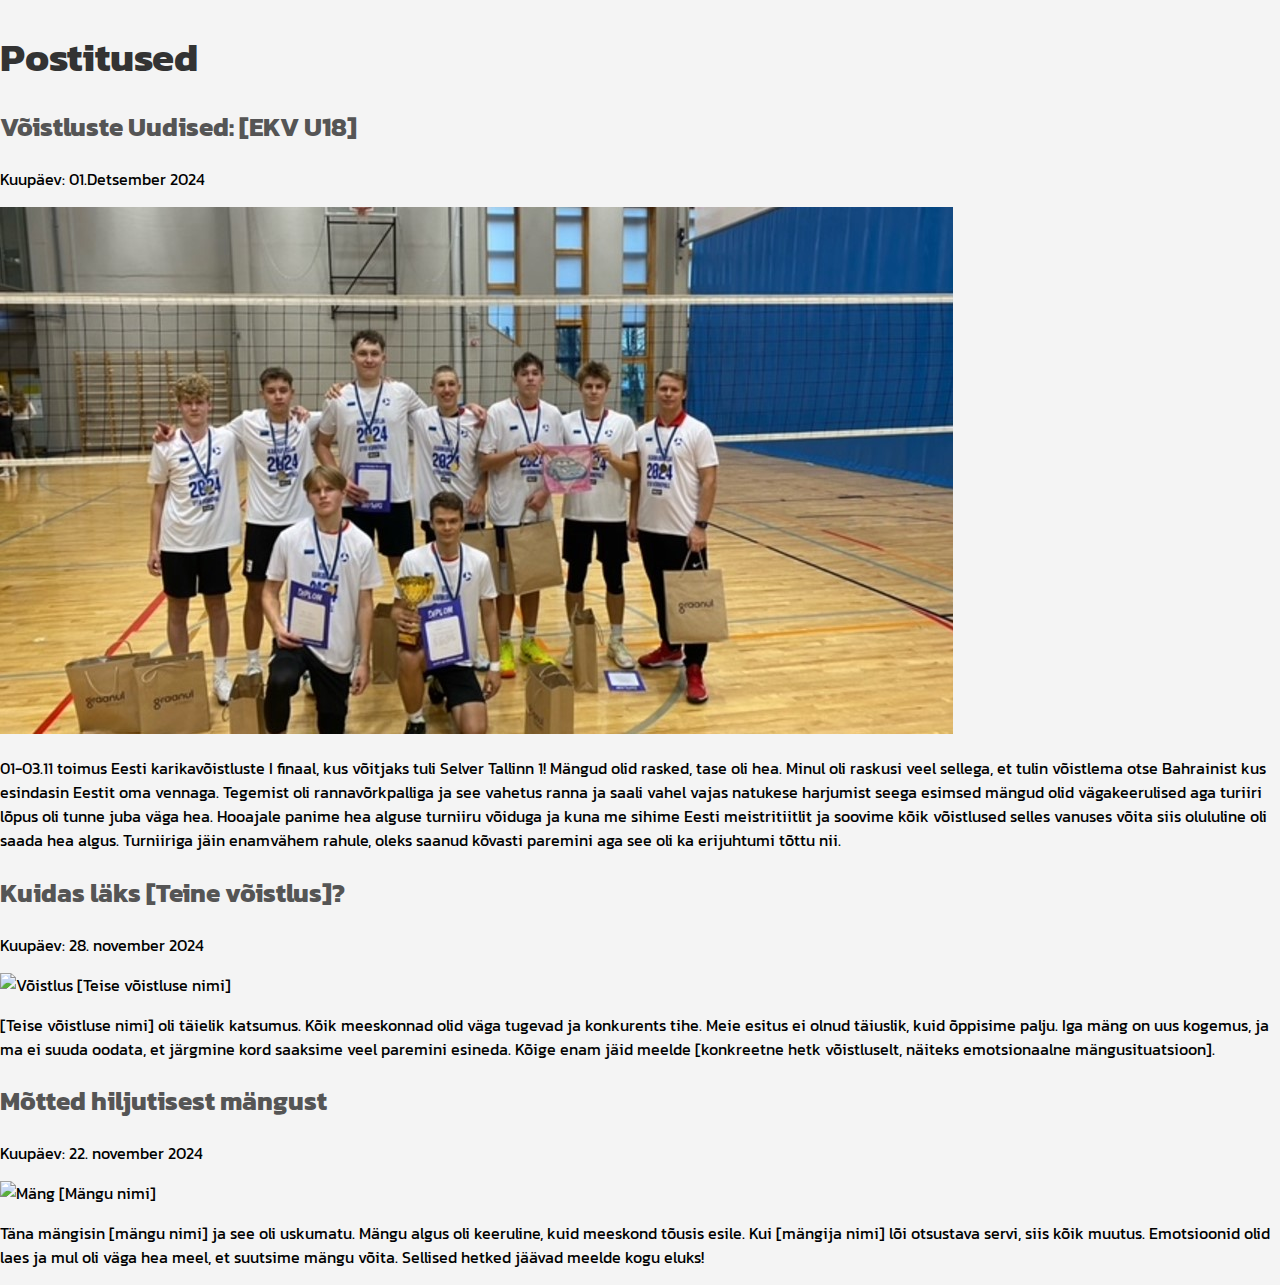
==== blogi postitused.html @ 9a7c7bad "commit" ====
<!DOCTYPE html>
<html lang="et">
<head>
    <meta charset="UTF-8">
    <meta name="viewport" content="width=device-width, initial-scale=1.0">
    <title>Postitused</title>
    <link rel="stylesheet" href="styles.css">
</head>
<body>

    <div class="posts-container">
        <h1>Postitused</h1>

        <!-- Postitus 1 -->
        <div class="post">
            <h2 class="post-title">Võistluste Uudised: [EKV U18]</h2>
            <p class="post-date">Kuupäev: 01.Detsember 2024</p>
            <div class="post-image">
                <img src="ekv u18.jpg" alt="Võistlus [EKV U18]">
            </div>
            <p class="post-content">
                01-03.11 toimus Eesti karikavõistluste I finaal, kus võitjaks tuli Selver Tallinn 1! Mängud olid rasked, tase oli hea. Minul oli raskusi veel sellega, et tulin võistlema otse Bahrainist kus esindasin Eestit oma vennaga. Tegemist oli rannavõrkpalliga ja see vahetus ranna ja saali vahel vajas natukese harjumist seega esimsed mängud olid vägakeerulised aga turiiri lõpus oli tunne juba väga hea. Hooajale panime hea alguse turniiru võiduga ja kuna me sihime Eesti meistritiitlit ja soovime kõik võistlused selles vanuses võita siis olululine oli saada hea algus. Turniiriga jäin enamvähem rahule, oleks saanud kõvasti paremini aga see oli ka erijuhtumi tõttu nii.
            </p>
        </div>

        <!-- Postitus 2 -->
        <div class="post">
            <h2 class="post-title">Kuidas läks [Teine võistlus]?</h2>
            <p class="post-date">Kuupäev: 28. november 2024</p>
            <div class="post-image">
                <img src="pilt2.jpg" alt="Võistlus [Teise võistluse nimi]">
            </div>
            <p class="post-content">
                [Teise võistluse nimi] oli täielik katsumus. Kõik meeskonnad olid väga tugevad ja konkurents tihe. Meie esitus ei olnud täiuslik, kuid õppisime palju. Iga mäng on uus kogemus, ja ma ei suuda oodata, et järgmine kord saaksime veel paremini esineda. Kõige enam jäid meelde [konkreetne hetk võistluselt, näiteks emotsionaalne mängusituatsioon].
            </p>
        </div>

        <!-- Lisa uus postitus -->
        <div class="post">
            <h2 class="post-title">Mõtted hiljutisest mängust</h2>
            <p class="post-date">Kuupäev: 22. november 2024</p>
            <div class="post-image">
                <img src="pilt3.jpg" alt="Mäng [Mängu nimi]">
            </div>
            <p class="post-content">
                Täna mängisin [mängu nimi] ja see oli uskumatu. Mängu algus oli keeruline, kuid meeskond tõusis esile. Kui [mängija nimi] lõi otsustava servi, siis kõik muutus. Emotsioonid olid laes ja mul oli väga hea meel, et suutsime mängu võita. Sellised hetked jäävad meelde kogu eluks!
            </p>
        </div>
    </div>

</body>
</html>
---- styles.css ----
@import url('https://fonts.googleapis.com/css2?family=Kanit:ital,wght@0,100;0,200;0,300;0,400;0,500;0,600;0,700;0,800;0,900;1,100;1,200;1,300;1,400;1,500;1,600;1,700;1,800;1,900&display=swap');
html{
        scroll-behavior: smooth;
}

/* Üldine stiil */
body {
    font-family: "kanit", sans-serif;
    margin: 0;
    padding: 0;
    background-color: #f4f4f4;
}

/* Menüükonteiner */
.menu {
    background-color: #000000;
    width: 100%;
    z-index: 10;
    padding: 10px 0;
    position: fixed; /* Menüükonteiner jääb ekraani ülaossa */
    top: 0;
    left: 0;
    display: flex;
    justify-content: center; /* Menüü lingid on keskendatud */
}

.menu ul {
    list-style: none;
    padding: 0;
    margin: 0;
    display: flex; /* Paigutab lingid horisontaalselt */
}

.menu ul li {
    margin: 0 20px;
}

.menu ul li a {
    color: white;
    text-decoration: none;
    font-size: 18px;
    padding: 10px;
    display: block;
}

.menu ul li a:hover {
    background-color: #555;
    border-radius: 5px;
}

/* Sisu stiil */
.content {
    padding: 20px;
    text-align: center;
    margin-top: 70px; /* Tagab, et sisu ei kattuks menüüga */
}

h1 {
    color: #333;
}

/* Üldine stiil */
body {
    font-family: "KanIT", sans-serif;
    background-color: #f4f4f4;
    margin: 0;
    padding: 0;
}

/* Kontaktivormi konteiner */
.contact-container {
    text-align: center;
    padding: 40px;
    background-color: #fff;
    box-shadow: 0 0 15px rgba(0, 0, 0, 0.1);
    border-radius: 10px;
    margin: 20px auto;
    max-width: 900px;
}

/* Pealkirjad */
h1 {
    color: #333;
    font-size: 2.5em;
    margin-bottom: 20px;
}

h2 {
    color: #555;
    font-size: 1.6em;
}

/* Kontaktivorm */
.contact-form {
    background-color: #fff;
    padding: 30px;
    border-radius: 10px;
    box-shadow: 0 0 20px rgba(0, 0, 0, 0.1);
    margin-bottom: 40px;
    transition: transform 0.3s ease-in-out;
}

.contact-form:hover {
    transform: translateY(-5px);
}

.contact-form input,
.contact-form textarea {
    width: 100%;
    padding: 15px;
    margin: 10px 0;
    border-radius: 8px;
    border: 1px solid #ddd;
    font-size: 1em;
    box-sizing: border-box;
}

.contact-form input:focus,
.contact-form textarea:focus {
    border-color: #4CAF50;
    outline: none;
}

/* Kontaktvormi nupp */
.contact-form button {
    background-color: #4CAF50;
    color: white;
    border: none;
    padding: 12px 20px;
    text-transform: uppercase;
    border-radius: 8px;
    cursor: pointer;
    font-size: 18px;
    transition: background-color 0.3s ease;
}

.contact-form button:hover {
    background-color: #45a049;
}

/* Pilt */
.contact-image img {
    max-width: 100%;
    height: auto;
    border-radius: 10px;
    margin-top: 20px;
    box-shadow: 0 0 20px rgba(0, 0, 0, 0.1);
    transition: transform 0.3s ease;
}

.contact-image img:hover {
    transform: scale(1.05);
}

/* Sotsiaalmeedia lingid */
.social-links {
    margin-top: 40px;
}

.social-links h2 {
    font-size: 1.5em;
    margin-bottom: 20px;
    color: #333;
}

.social-icon {
    display: inline-block;
    margin: 15px;
    background-color: #333;
    border-radius: 50%;
    padding: 10px;
    transition: background-color 0.3s ease, transform 0.3s ease;
}

.social-icon:hover {
    background-color: #555;
    transform: scale(1.1);
}

.social-icon img {
    width: 30px;
    height: 30px;
}

/* Responsiivsus */
@media (max-width: 768px) {
    .contact-container {
        padding: 20px;
    }

    .contact-form input,
    .contact-form textarea {
        padding: 12px;
    }

    .social-icon {
        padding: 8px;
    }

    .social-links h2 {
        font-size: 1.2em;
    }
}
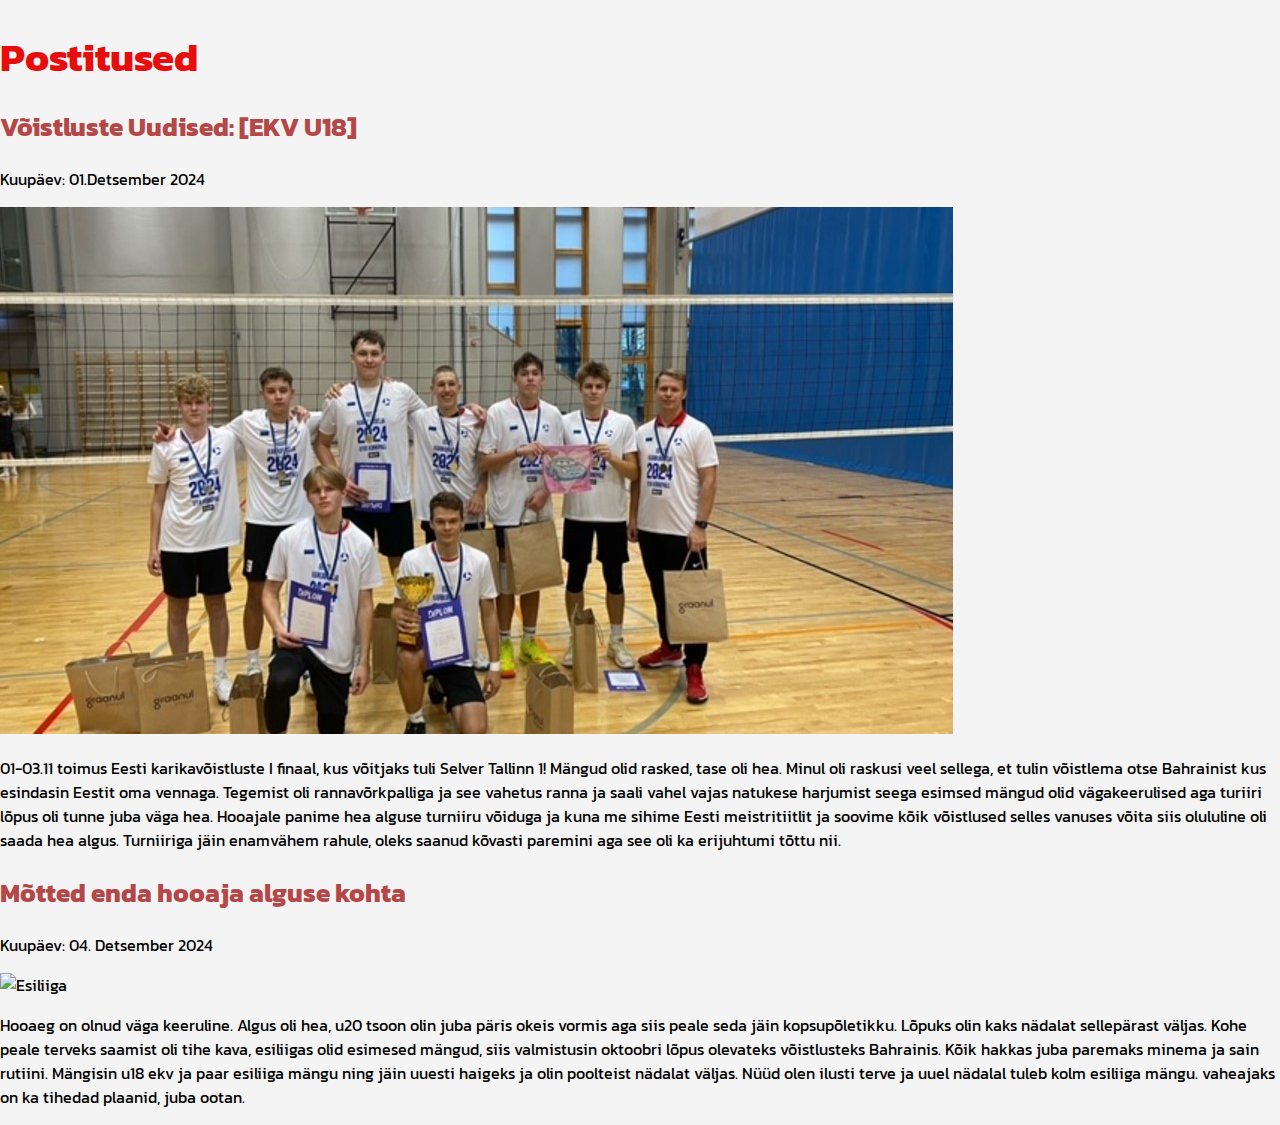
==== commit 46156900: "commit" ====
--- a/blogi postitused.html
+++ b/blogi postitused.html
@@ -23,27 +23,15 @@
             </p>
         </div>
 
-        <!-- Postitus 2 -->
+        <!-- Lisa uus postitus -->
         <div class="post">
-            <h2 class="post-title">Kuidas läks [Teine võistlus]?</h2>
-            <p class="post-date">Kuupäev: 28. november 2024</p>
+            <h2 class="post-title">Mõtted enda hooaja alguse kohta</h2>
+            <p class="post-date">Kuupäev: 04. Detsember 2024</p>
             <div class="post-image">
-                <img src="pilt2.jpg" alt="Võistlus [Teise võistluse nimi]">
+                <img src="_IIV6574.JPG" alt="Esiliiga">
             </div>
             <p class="post-content">
-                [Teise võistluse nimi] oli täielik katsumus. Kõik meeskonnad olid väga tugevad ja konkurents tihe. Meie esitus ei olnud täiuslik, kuid õppisime palju. Iga mäng on uus kogemus, ja ma ei suuda oodata, et järgmine kord saaksime veel paremini esineda. Kõige enam jäid meelde [konkreetne hetk võistluselt, näiteks emotsionaalne mängusituatsioon].
-            </p>
-        </div>
-
-        <!-- Lisa uus postitus -->
-        <div class="post">
-            <h2 class="post-title">Mõtted hiljutisest mängust</h2>
-            <p class="post-date">Kuupäev: 22. november 2024</p>
-            <div class="post-image">
-                <img src="pilt3.jpg" alt="Mäng [Mängu nimi]">
-            </div>
-            <p class="post-content">
-                Täna mängisin [mängu nimi] ja see oli uskumatu. Mängu algus oli keeruline, kuid meeskond tõusis esile. Kui [mängija nimi] lõi otsustava servi, siis kõik muutus. Emotsioonid olid laes ja mul oli väga hea meel, et suutsime mängu võita. Sellised hetked jäävad meelde kogu eluks!
+                Hooaeg on olnud väga keeruline. Algus oli hea, u20 tsoon olin juba päris okeis vormis aga siis peale seda jäin kopsupõletikku. Lõpuks olin kaks nädalat sellepärast väljas. Kohe peale terveks saamist oli tihe kava, esiliigas olid esimesed mängud, siis valmistusin oktoobri lõpus olevateks võistlusteks Bahrainis. Kõik hakkas juba paremaks minema ja sain rutiini. Mängisin u18 ekv ja paar esiliiga mängu ning jäin uuesti haigeks ja olin poolteist nädalat väljas. Nüüd olen ilusti terve ja uuel nädalal tuleb kolm esiliiga mängu. vaheajaks on ka tihedad plaanid, juba ootan.
             </p>
         </div>
     </div>
--- a/styles.css
+++ b/styles.css
@@ -80,13 +80,13 @@
 
 /* Pealkirjad */
 h1 {
-    color: #333;
+    color: #e70d0d;
     font-size: 2.5em;
     margin-bottom: 20px;
 }
 
 h2 {
-    color: #555;
+    color: #b44747;
     font-size: 1.6em;
 }
 
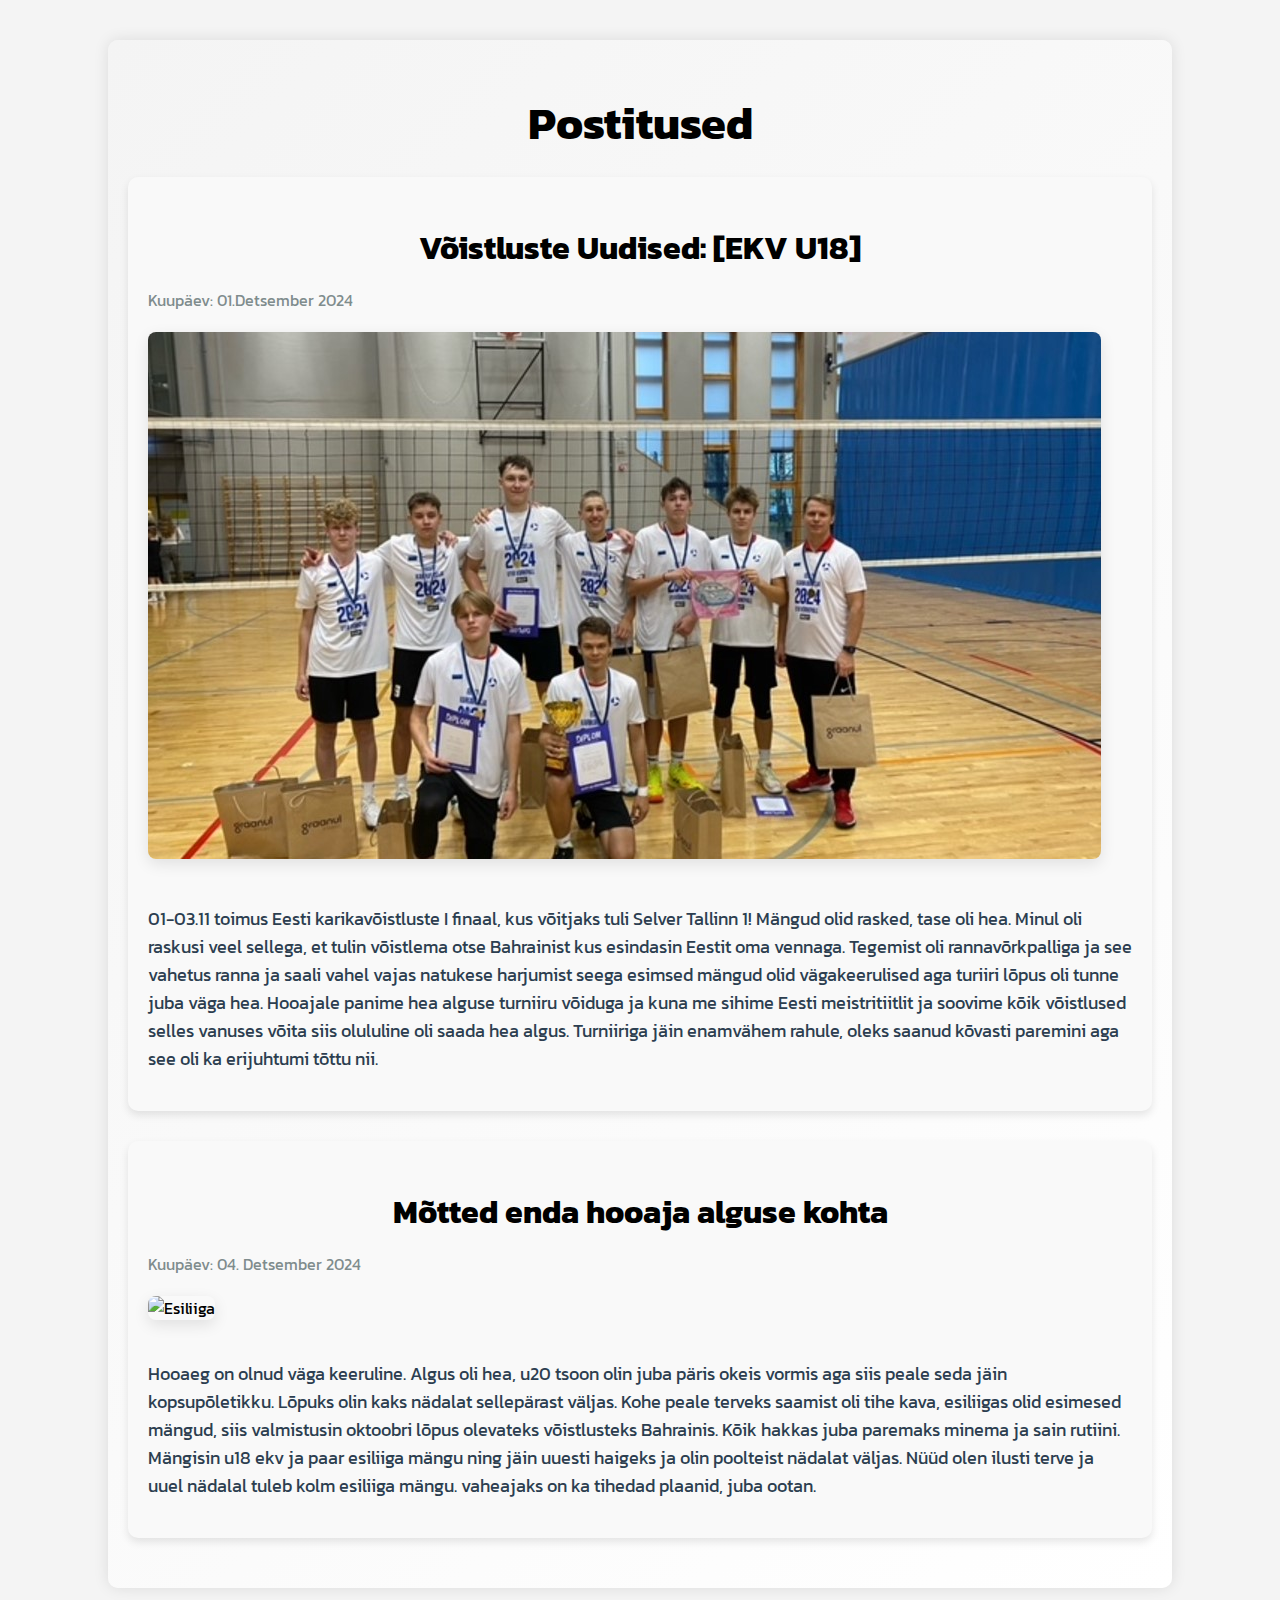
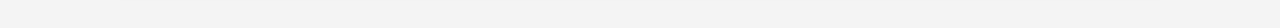
==== commit 253ac735: "commit" ====
--- a/blogi postitused.html
+++ b/blogi postitused.html
@@ -28,7 +28,7 @@
             <h2 class="post-title">Mõtted enda hooaja alguse kohta</h2>
             <p class="post-date">Kuupäev: 04. Detsember 2024</p>
             <div class="post-image">
-                <img src="_IIV6574.JPG" alt="Esiliiga">
+                <img src="esiliiga.JPG" alt="Esiliiga">
             </div>
             <p class="post-content">
                 Hooaeg on olnud väga keeruline. Algus oli hea, u20 tsoon olin juba päris okeis vormis aga siis peale seda jäin kopsupõletikku. Lõpuks olin kaks nädalat sellepärast väljas. Kohe peale terveks saamist oli tihe kava, esiliigas olid esimesed mängud, siis valmistusin oktoobri lõpus olevateks võistlusteks Bahrainis. Kõik hakkas juba paremaks minema ja sain rutiini. Mängisin u18 ekv ja paar esiliiga mängu ning jäin uuesti haigeks ja olin poolteist nädalat väljas. Nüüd olen ilusti terve ja uuel nädalal tuleb kolm esiliiga mängu. vaheajaks on ka tihedad plaanid, juba ootan.
--- a/styles.css
+++ b/styles.css
@@ -1,14 +1,33 @@
-@import url('https://fonts.googleapis.com/css2?family=Kanit:ital,wght@0,100;0,200;0,300;0,400;0,500;0,600;0,700;0,800;0,900;1,100;1,200;1,300;1,400;1,500;1,600;1,700;1,800;1,900&display=swap');
-html{
-        scroll-behavior: smooth;
+/* Google fonti importimine */
+@import url('https://fonts.googleapis.com/css2?family=Kanit:wght@100;200;300;400;500;600;700;800;900&display=swap');
+
+html {
+    scroll-behavior: smooth;
 }
 
 /* Üldine stiil */
 body {
-    font-family: "kanit", sans-serif;
+    font-family: "Kanit", sans-serif;
     margin: 0;
     padding: 0;
     background-color: #f4f4f4;
+}
+
+/* Päis ja menüü stiil */
+h1, h2 {
+    text-align: center;
+    color: #000000; /* Muudetud värv mustaks */
+}
+
+h1 {
+    font-size: 3em;
+    margin-bottom: 30px;
+}
+
+h2 {
+    font-size: 1.6em;
+    color: #000000; /* Muudetud värv mustaks */
+    margin-bottom: 20px;
 }
 
 /* Menüükonteiner */
@@ -21,14 +40,14 @@
     top: 0;
     left: 0;
     display: flex;
-    justify-content: center; /* Menüü lingid on keskendatud */
+    justify-content: center;
 }
 
 .menu ul {
     list-style: none;
     padding: 0;
     margin: 0;
-    display: flex; /* Paigutab lingid horisontaalselt */
+    display: flex;
 }
 
 .menu ul li {
@@ -55,19 +74,83 @@
     margin-top: 70px; /* Tagab, et sisu ei kattuks menüüga */
 }
 
-h1 {
-    color: #333;
-}
-
-/* Üldine stiil */
-body {
-    font-family: "KanIT", sans-serif;
-    background-color: #f4f4f4;
-    margin: 0;
-    padding: 0;
-}
-
-/* Kontaktivormi konteiner */
+/* Postituste konteiner */
+.posts-container {
+    width: 80%;
+    margin: 40px auto;
+    padding: 20px;
+    background-color: #fff;
+    border-radius: 10px;
+    box-shadow: 0 0 15px rgba(0, 0, 0, 0.1);
+    background: linear-gradient(135deg, #f4f4f4, #ffffff);
+}
+
+.posts-container h1 {
+    font-size: 2.8em;
+    color: #000000; /* Muudetud värv mustaks */
+    margin-bottom: 20px;
+}
+
+/* Postituse stiil */
+.post {
+    background-color: #f9f9f9;
+    border-radius: 10px;
+    padding: 20px;
+    box-shadow: 0 4px 8px rgba(0, 0, 0, 0.1);
+    margin-bottom: 30px;
+    transition: transform 0.3s ease, box-shadow 0.3s ease;
+}
+
+.post:hover {
+    transform: translateY(-5px);
+    box-shadow: 0 8px 16px rgba(0, 0, 0, 0.15);
+}
+
+.post-title {
+    font-size: 2em;
+    color: #000000; /* Muudetud värv mustaks */
+    margin-bottom: 15px;
+}
+
+.post-date {
+    font-size: 1em;
+    color: #7f8c8d;
+    margin-bottom: 20px;
+}
+
+.post-image img {
+    max-width: 100%;
+    height: auto;
+    border-radius: 8px;
+    margin-bottom: 20px;
+    box-shadow: 0 5px 15px rgba(0, 0, 0, 0.1);
+}
+
+.post-content {
+    font-size: 1.1em;
+    line-height: 1.6;
+    color: #2c3e50;
+    text-align: left;
+    margin-top: 20px;
+}
+
+/* Postituste ja piltide paigutus */
+@media (max-width: 768px) {
+    .posts-container {
+        width: 90%;
+        padding: 10px;
+    }
+
+    .post-title {
+        font-size: 1.8em;
+    }
+
+    .post-content {
+        font-size: 1em;
+    }
+}
+
+/* Kontaktivormi stiil (kui see on veel vajalik) */
 .contact-container {
     text-align: center;
     padding: 40px;
@@ -78,19 +161,6 @@
     max-width: 900px;
 }
 
-/* Pealkirjad */
-h1 {
-    color: #e70d0d;
-    font-size: 2.5em;
-    margin-bottom: 20px;
-}
-
-h2 {
-    color: #b44747;
-    font-size: 1.6em;
-}
-
-/* Kontaktivorm */
 .contact-form {
     background-color: #fff;
     padding: 30px;
@@ -121,7 +191,6 @@
     outline: none;
 }
 
-/* Kontaktvormi nupp */
 .contact-form button {
     background-color: #4CAF50;
     color: white;
@@ -138,20 +207,6 @@
     background-color: #45a049;
 }
 
-/* Pilt */
-.contact-image img {
-    max-width: 100%;
-    height: auto;
-    border-radius: 10px;
-    margin-top: 20px;
-    box-shadow: 0 0 20px rgba(0, 0, 0, 0.1);
-    transition: transform 0.3s ease;
-}
-
-.contact-image img:hover {
-    transform: scale(1.05);
-}
-
 /* Sotsiaalmeedia lingid */
 .social-links {
     margin-top: 40px;
@@ -160,7 +215,7 @@
 .social-links h2 {
     font-size: 1.5em;
     margin-bottom: 20px;
-    color: #333;
+    color: #000000; /* Muudetud värv mustaks */
 }
 
 .social-icon {
@@ -201,3 +256,78 @@
         font-size: 1.2em;
     }
 }
+
+/* Sisu stiil */
+.content {
+    padding: 20px;
+    text-align: center;
+    margin-top: 70px;
+}
+
+/* Võistluste loendi ja kalendri stiil */
+.competition-list {
+    width: 80%;
+    margin: 40px auto;
+    padding: 20px;
+    background-color: #fff;
+    border-radius: 10px;
+    box-shadow: 0 0 15px rgba(0, 0, 0, 0.1);
+    background: linear-gradient(135deg, #f4f4f4, #ffffff);
+}
+
+.competition-list h2 {
+    font-size: 2em;
+    color: #000000;
+    margin-bottom: 20px;
+}
+
+/* Kalender */
+.calendar {
+    margin-top: 30px;
+    text-align: left;
+}
+
+.calendar-header {
+    font-size: 1.8em;
+    margin-bottom: 15px;
+    color: #000000;
+}
+
+.calendar ul {
+    list-style: none;
+    padding: 0;
+    margin: 0;
+}
+
+.calendar ul li {
+    padding: 10px;
+    background-color: #f9f9f9;
+    margin-bottom: 10px;
+    border-radius: 8px;
+    box-shadow: 0 4px 6px rgba(0, 0, 0, 0.1);
+}
+
+.calendar ul li strong {
+    color: #34495e;
+}
+
+.calendar ul li:hover {
+    background-color: #f0f0f0;
+    cursor: pointer;
+}
+
+/* Postituste ja piltide paigutus */
+@media (max-width: 768px) {
+    .competition-list {
+        width: 90%;
+        padding: 10px;
+    }
+
+    .calendar-header {
+        font-size: 1.5em;
+    }
+
+    .calendar ul li {
+        font-size: 1em;
+    }
+}
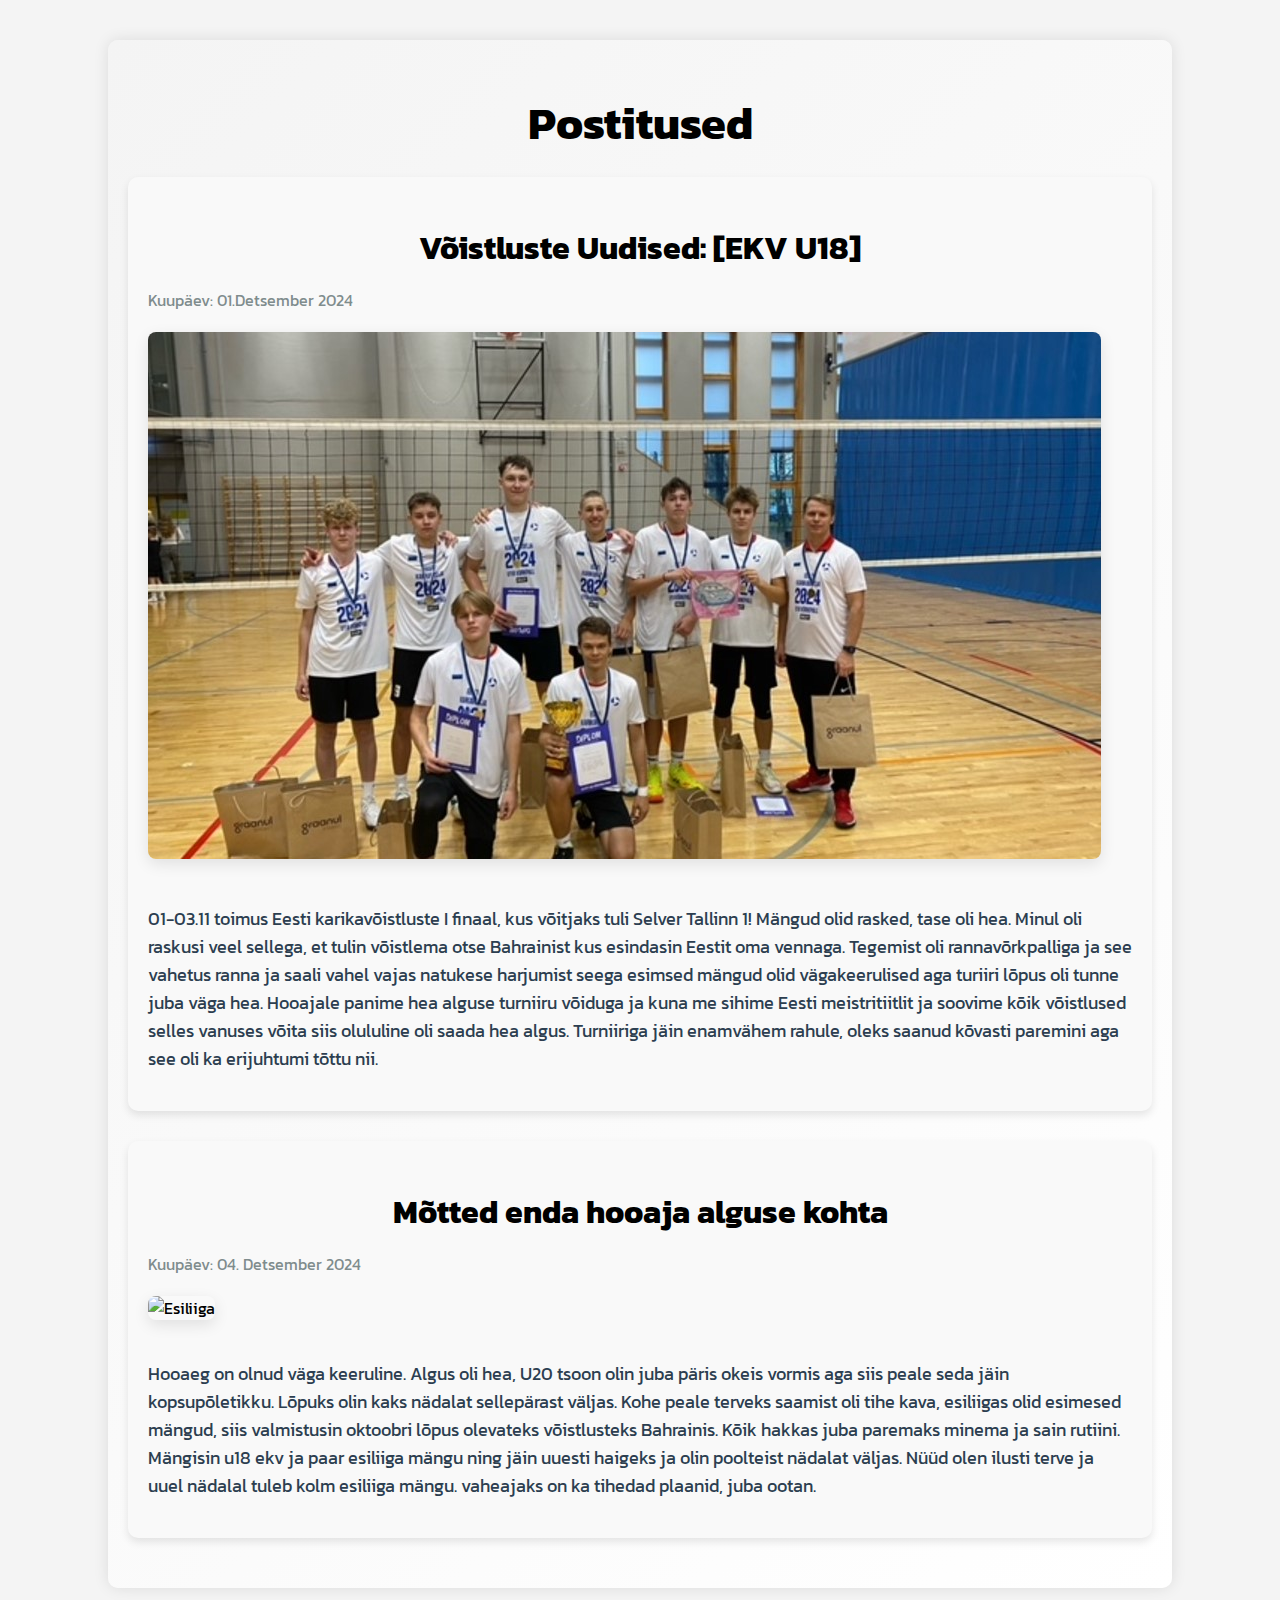
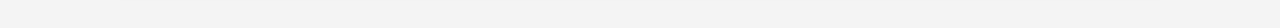
==== commit 1e8aa293: "commit" ====
--- a/blogi postitused.html
+++ b/blogi postitused.html
@@ -31,7 +31,7 @@
                 <img src="esiliiga.JPG" alt="Esiliiga">
             </div>
             <p class="post-content">
-                Hooaeg on olnud väga keeruline. Algus oli hea, u20 tsoon olin juba päris okeis vormis aga siis peale seda jäin kopsupõletikku. Lõpuks olin kaks nädalat sellepärast väljas. Kohe peale terveks saamist oli tihe kava, esiliigas olid esimesed mängud, siis valmistusin oktoobri lõpus olevateks võistlusteks Bahrainis. Kõik hakkas juba paremaks minema ja sain rutiini. Mängisin u18 ekv ja paar esiliiga mängu ning jäin uuesti haigeks ja olin poolteist nädalat väljas. Nüüd olen ilusti terve ja uuel nädalal tuleb kolm esiliiga mängu. vaheajaks on ka tihedad plaanid, juba ootan.
+                Hooaeg on olnud väga keeruline. Algus oli hea, U20 tsoon olin juba päris okeis vormis aga siis peale seda jäin kopsupõletikku. Lõpuks olin kaks nädalat sellepärast väljas. Kohe peale terveks saamist oli tihe kava, esiliigas olid esimesed mängud, siis valmistusin oktoobri lõpus olevateks võistlusteks Bahrainis. Kõik hakkas juba paremaks minema ja sain rutiini. Mängisin u18 ekv ja paar esiliiga mängu ning jäin uuesti haigeks ja olin poolteist nädalat väljas. Nüüd olen ilusti terve ja uuel nädalal tuleb kolm esiliiga mängu. vaheajaks on ka tihedad plaanid, juba ootan.
             </p>
         </div>
     </div>
--- a/styles.css
+++ b/styles.css
@@ -264,8 +264,8 @@
     margin-top: 70px;
 }
 
-/* Võistluste loendi ja kalendri stiil */
-.competition-list {
+  /* Võistluste loendi ja kalendri stiil */
+  .competition-list {
     width: 80%;
     margin: 40px auto;
     padding: 20px;
@@ -314,6 +314,47 @@
 .calendar ul li:hover {
     background-color: #f0f0f0;
     cursor: pointer;
+}
+
+/* Võistluse lisamise vorm */
+.add-competition-form {
+    width: 80%;
+    margin: 40px auto;
+    padding: 20px;
+    background-color: #fff;
+    border-radius: 10px;
+    box-shadow: 0 0 15px rgba(0, 0, 0, 0.1);
+    background: linear-gradient(135deg, #f4f4f4, #ffffff);
+}
+
+.add-competition-form h2 {
+    font-size: 2em;
+    margin-bottom: 20px;
+    text-align: center;
+}
+
+.form-input {
+    width: 100%;
+    padding: 10px;
+    margin-bottom: 10px;
+    border-radius: 8px;
+    border: 1px solid #ddd;
+}
+
+.form-button {
+    padding: 12px 20px;
+    background-color: #4CAF50;
+    color: white;
+    border: none;
+    border-radius: 8px;
+    cursor: pointer;
+    font-size: 18px;
+    display: block;
+    width: 100%;
+}
+
+.form-button:hover {
+    background-color: #45a049;
 }
 
 /* Postituste ja piltide paigutus */
@@ -329,5 +370,4 @@
 
     .calendar ul li {
         font-size: 1em;
-    }
-}
+    }